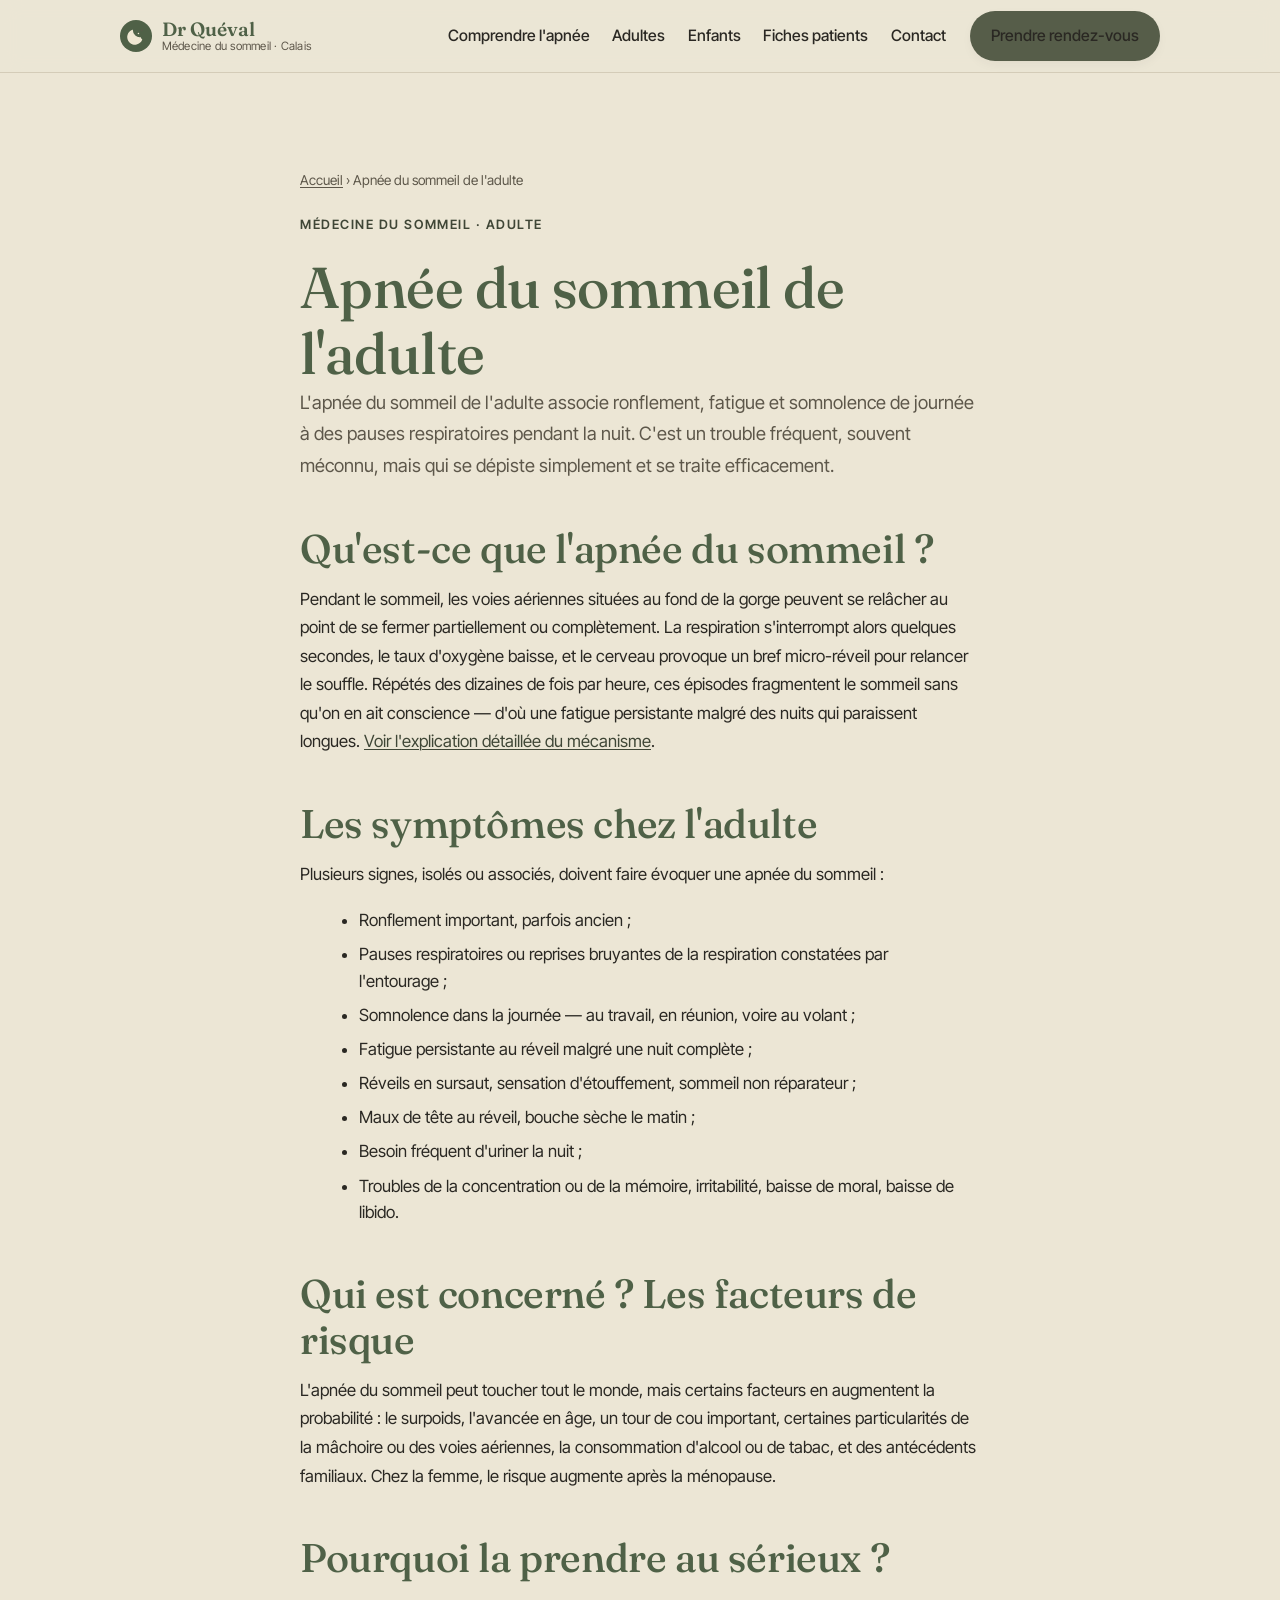
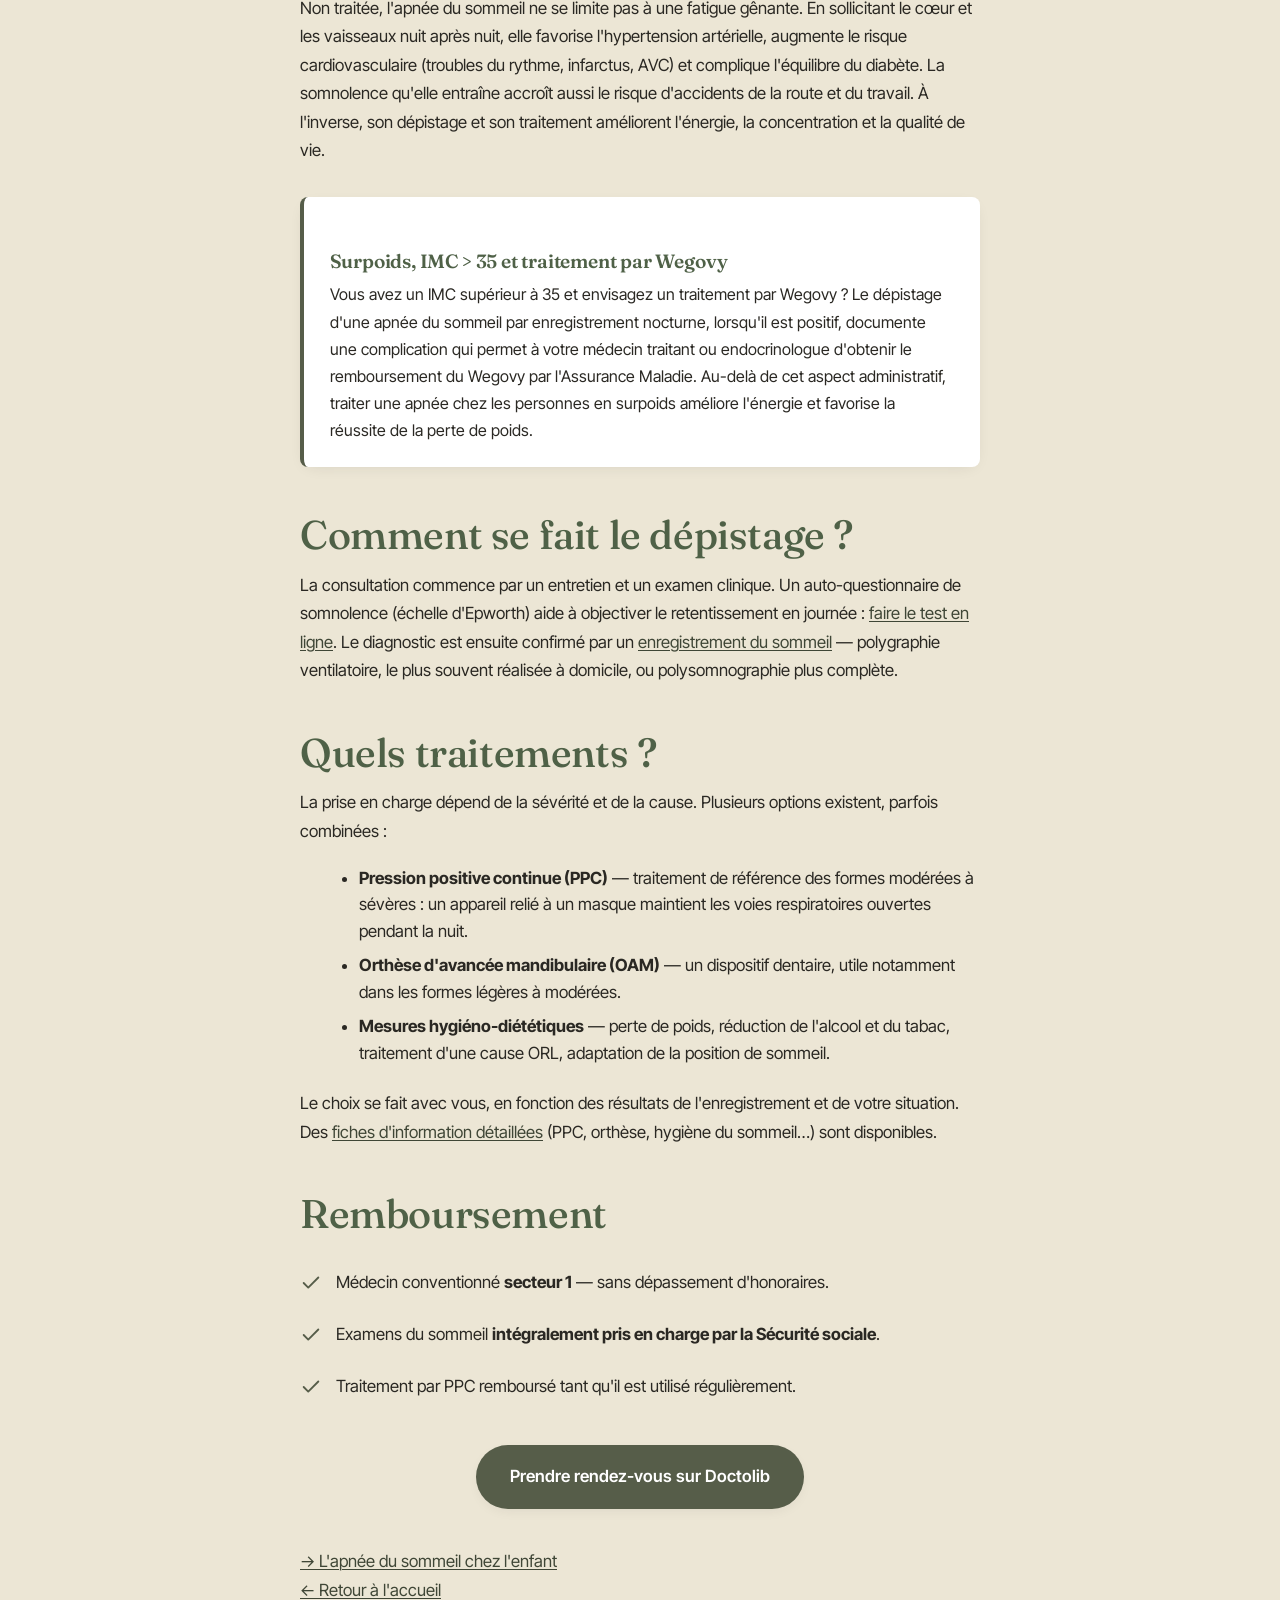
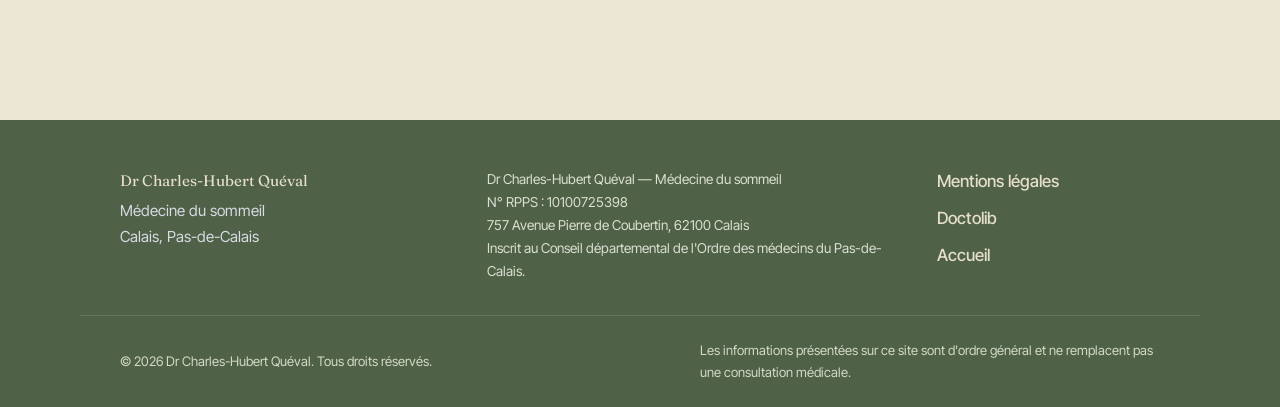
==== apnee-du-sommeil-adulte.html @ a1253efa "Pages dediees apnee adulte/enfant : contenu SEO informatif + maillage interne - Cree apnee-du-sommei" ====
<!DOCTYPE html>
<html lang="fr">
<head>
  <meta charset="UTF-8" />
  <meta name="viewport" content="width=device-width, initial-scale=1.0" />

  <!-- ============ SEO ============ -->
  <title>Apnée du sommeil de l'adulte à Calais : symptômes, dépistage, traitement | Dr Quéval</title>
  <meta name="description" content="Apnée du sommeil chez l'adulte : symptômes (ronflement, fatigue, somnolence), facteurs de risque, dépistage par enregistrement du sommeil et traitements (PPC, orthèse). Consultation à Calais avec le Dr Quéval." />
  <meta name="author" content="Dr Charles-Hubert Quéval" />
  <meta name="robots" content="index, follow" />
  <link rel="canonical" href="https://sommeil-calais.fr/apnee-du-sommeil-adulte.html" />
  <meta name="theme-color" content="#4f6147" />

  <!-- ============ OPEN GRAPH ============ -->
  <meta property="og:type" content="article" />
  <meta property="og:locale" content="fr_FR" />
  <meta property="og:site_name" content="Dr Quéval — Médecine du sommeil à Calais" />
  <meta property="og:title" content="Apnée du sommeil de l'adulte — symptômes, dépistage, traitement" />
  <meta property="og:description" content="Reconnaître l'apnée du sommeil chez l'adulte, comprendre ses risques et son dépistage. Consultation de médecine du sommeil à Calais." />
  <meta property="og:url" content="https://sommeil-calais.fr/apnee-du-sommeil-adulte.html" />
  <meta property="og:image" content="https://sommeil-calais.fr/images/og-image.png" />

  <!-- ============ FAVICON ============ -->
  <link rel="icon" type="image/svg+xml" href="favicon.svg" />
  <link rel="icon" type="image/x-icon" href="favicon.ico" />
  <link rel="apple-touch-icon" href="images/apple-touch-icon.png" />

  <!-- ============ POLICES ============ -->
  <link rel="preconnect" href="https://fonts.googleapis.com" />
  <link rel="preconnect" href="https://fonts.gstatic.com" crossorigin />
  <link rel="stylesheet" href="https://fonts.googleapis.com/css2?family=Fraunces:opsz,wght@9..144,400;9..144,500;9..144,600&family=Inter+Tight:wght@400;500;600&display=swap" />
  <link rel="stylesheet" href="style.css" />

  <!-- ============ DONNÉES STRUCTURÉES ============ -->
  <script type="application/ld+json">
  {
    "@context": "https://schema.org",
    "@type": "MedicalWebPage",
    "name": "Apnée du sommeil de l'adulte",
    "url": "https://sommeil-calais.fr/apnee-du-sommeil-adulte.html",
    "inLanguage": "fr",
    "description": "Symptômes, facteurs de risque, dépistage et traitements de l'apnée du sommeil chez l'adulte.",
    "about": {
      "@type": "MedicalCondition",
      "name": "Syndrome d'apnées-hypopnées obstructives du sommeil (SAOS)"
    },
    "author": {
      "@type": "Physician",
      "name": "Dr Charles-Hubert Quéval",
      "url": "https://sommeil-calais.fr/"
    },
    "publisher": {
      "@type": "Physician",
      "name": "Dr Charles-Hubert Quéval",
      "url": "https://sommeil-calais.fr/"
    }
  }
  </script>
  <script type="application/ld+json">
  {
    "@context": "https://schema.org",
    "@type": "BreadcrumbList",
    "itemListElement": [
      { "@type": "ListItem", "position": 1, "name": "Accueil", "item": "https://sommeil-calais.fr/" },
      { "@type": "ListItem", "position": 2, "name": "Apnée du sommeil de l'adulte", "item": "https://sommeil-calais.fr/apnee-du-sommeil-adulte.html" }
    ]
  }
  </script>
</head>

<body>
  <a class="skip-link" href="#contenu">Aller au contenu principal</a>

  <!-- EN-TÊTE -->
  <header class="site-header">
    <div class="container header-inner">
      <a href="index.html" class="brand" aria-label="Accueil — Dr Quéval, médecine du sommeil">
        <svg class="brand-icon" width="32" height="32" viewBox="0 0 32 32" aria-hidden="true" focusable="false">
          <path d="M22 17.5A8.5 8.5 0 0 1 12.2 9a0.6 0.6 0 0 0-0.86-0.62A9.5 9.5 0 1 0 23.6 20.6a0.6 0.6 0 0 0-0.62-0.86A8.6 8.6 0 0 1 22 17.5Z" fill="#efe7d2"/>
          <circle cx="23" cy="9" r="1.4" fill="#565d49"/>
          <circle cx="19" cy="13" r="0.9" fill="#efe7d2"/>
        </svg>
        <span class="brand-text">
          <strong>Dr Quéval</strong>
          <span class="brand-sub">Médecine du sommeil · Calais</span>
        </span>
      </a>

      <button class="nav-toggle" id="navToggle" aria-expanded="false" aria-controls="navMenu" aria-label="Ouvrir le menu de navigation">
        <span class="nav-toggle-bar"></span>
        <span class="nav-toggle-bar"></span>
        <span class="nav-toggle-bar"></span>
      </button>

      <nav class="nav" id="navMenu" aria-label="Navigation principale">
        <ul>
          <li><a href="index.html#apnee">Comprendre l'apnée</a></li>
          <li><a href="index.html#adultes">Adultes</a></li>
          <li><a href="index.html#enfants">Enfants</a></li>
          <li><a href="notices.html">Fiches patients</a></li>
          <li><a href="index.html#contact">Contact</a></li>
        </ul>
        <a class="btn btn-primary nav-cta" href="https://www.doctolib.fr/medecin-generaliste/calais/charles-hubert-queval" target="_blank" rel="noopener" aria-label="Prendre rendez-vous sur Doctolib (nouvel onglet)">Prendre rendez-vous</a>
      </nav>
    </div>
  </header>

  <main id="contenu" class="section">
    <div class="container narrow prose">
      <nav class="breadcrumb" aria-label="Fil d'Ariane">
        <a href="index.html">Accueil</a> › Apnée du sommeil de l'adulte
      </nav>

      <p class="eyebrow">Médecine du sommeil · Adulte</p>
      <h1 style="color: var(--bleu-nuit);">Apnée du sommeil de l'adulte</h1>
      <p class="lead">
        L'apnée du sommeil de l'adulte associe ronflement, fatigue et somnolence de
        journée à des pauses respiratoires pendant la nuit. C'est un trouble fréquent,
        souvent méconnu, mais qui se dépiste simplement et se traite efficacement.
      </p>

      <h2>Qu'est-ce que l'apnée du sommeil ?</h2>
      <p>
        Pendant le sommeil, les voies aériennes situées au fond de la gorge peuvent se
        relâcher au point de se fermer partiellement ou complètement. La respiration
        s'interrompt alors quelques secondes, le taux d'oxygène baisse, et le cerveau
        provoque un bref micro-réveil pour relancer le souffle. Répétés des dizaines de
        fois par heure, ces épisodes fragmentent le sommeil sans qu'on en ait conscience
        — d'où une fatigue persistante malgré des nuits qui paraissent longues.
        <a href="index.html#apnee">Voir l'explication détaillée du mécanisme</a>.
      </p>

      <h2>Les symptômes chez l'adulte</h2>
      <p>Plusieurs signes, isolés ou associés, doivent faire évoquer une apnée du sommeil :</p>
      <ul>
        <li>Ronflement important, parfois ancien&nbsp;;</li>
        <li>Pauses respiratoires ou reprises bruyantes de la respiration constatées par l'entourage&nbsp;;</li>
        <li>Somnolence dans la journée — au travail, en réunion, voire au volant&nbsp;;</li>
        <li>Fatigue persistante au réveil malgré une nuit complète&nbsp;;</li>
        <li>Réveils en sursaut, sensation d'étouffement, sommeil non réparateur&nbsp;;</li>
        <li>Maux de tête au réveil, bouche sèche le matin&nbsp;;</li>
        <li>Besoin fréquent d'uriner la nuit&nbsp;;</li>
        <li>Troubles de la concentration ou de la mémoire, irritabilité, baisse de moral, baisse de libido.</li>
      </ul>

      <h2>Qui est concerné ? Les facteurs de risque</h2>
      <p>
        L'apnée du sommeil peut toucher tout le monde, mais certains facteurs en
        augmentent la probabilité&nbsp;: le surpoids, l'avancée en âge, un tour de cou
        important, certaines particularités de la mâchoire ou des voies aériennes, la
        consommation d'alcool ou de tabac, et des antécédents familiaux. Chez la femme,
        le risque augmente après la ménopause.
      </p>

      <h2>Pourquoi la prendre au sérieux ?</h2>
      <p>
        Non traitée, l'apnée du sommeil ne se limite pas à une fatigue gênante. En
        sollicitant le cœur et les vaisseaux nuit après nuit, elle favorise
        l'hypertension artérielle, augmente le risque cardiovasculaire (troubles du
        rythme, infarctus, AVC) et complique l'équilibre du diabète. La somnolence
        qu'elle entraîne accroît aussi le risque d'accidents de la route et du travail.
        À l'inverse, son dépistage et son traitement améliorent l'énergie, la
        concentration et la qualité de vie.
      </p>

      <div class="callout">
        <h3>Surpoids, IMC&nbsp;&gt;&nbsp;35 et traitement par Wegovy</h3>
        <p>
          Vous avez un IMC supérieur à 35 et envisagez un traitement par Wegovy&nbsp;? Le
          dépistage d'une apnée du sommeil par enregistrement nocturne, lorsqu'il est
          positif, documente une complication qui permet à votre médecin traitant ou
          endocrinologue d'obtenir le remboursement du Wegovy par l'Assurance Maladie.
          Au-delà de cet aspect administratif, traiter une apnée chez les personnes en
          surpoids améliore l'énergie et favorise la réussite de la perte de poids.
        </p>
      </div>

      <h2>Comment se fait le dépistage ?</h2>
      <p>
        La consultation commence par un entretien et un examen clinique. Un
        auto-questionnaire de somnolence (échelle d'Epworth) aide à objectiver le
        retentissement en journée&nbsp;:
        <a href="index.html#adultes">faire le test en ligne</a>. Le diagnostic est ensuite
        confirmé par un <a href="index.html#examens">enregistrement du sommeil</a> —
        polygraphie ventilatoire, le plus souvent réalisée à domicile, ou polysomnographie
        plus complète.
      </p>

      <h2>Quels traitements ?</h2>
      <p>
        La prise en charge dépend de la sévérité et de la cause. Plusieurs options
        existent, parfois combinées&nbsp;:
      </p>
      <ul>
        <li><strong>Pression positive continue (PPC)</strong> — traitement de référence des formes modérées à sévères&nbsp;: un appareil relié à un masque maintient les voies respiratoires ouvertes pendant la nuit.</li>
        <li><strong>Orthèse d'avancée mandibulaire (OAM)</strong> — un dispositif dentaire, utile notamment dans les formes légères à modérées.</li>
        <li><strong>Mesures hygiéno-diététiques</strong> — perte de poids, réduction de l'alcool et du tabac, traitement d'une cause ORL, adaptation de la position de sommeil.</li>
      </ul>
      <p>
        Le choix se fait avec vous, en fonction des résultats de l'enregistrement et de
        votre situation. Des <a href="notices.html">fiches d'information détaillées</a>
        (PPC, orthèse, hygiène du sommeil…) sont disponibles.
      </p>

      <h2>Remboursement</h2>
      <ul class="info-list">
        <li>
          <svg width="22" height="22" viewBox="0 0 24 24" fill="none" stroke="#565d49" stroke-width="2" stroke-linecap="round" stroke-linejoin="round" aria-hidden="true"><path d="M20 6 9 17l-5-5"/></svg>
          <span>Médecin conventionné <strong>secteur 1</strong> — sans dépassement d'honoraires.</span>
        </li>
        <li>
          <svg width="22" height="22" viewBox="0 0 24 24" fill="none" stroke="#565d49" stroke-width="2" stroke-linecap="round" stroke-linejoin="round" aria-hidden="true"><path d="M20 6 9 17l-5-5"/></svg>
          <span>Examens du sommeil <strong>intégralement pris en charge par la Sécurité sociale</strong>.</span>
        </li>
        <li>
          <svg width="22" height="22" viewBox="0 0 24 24" fill="none" stroke="#565d49" stroke-width="2" stroke-linecap="round" stroke-linejoin="round" aria-hidden="true"><path d="M20 6 9 17l-5-5"/></svg>
          <span>Traitement par PPC remboursé tant qu'il est utilisé régulièrement.</span>
        </li>
      </ul>

      <div class="page-cta">
        <a class="btn btn-primary btn-lg" href="https://www.doctolib.fr/medecin-generaliste/calais/charles-hubert-queval" target="_blank" rel="noopener" aria-label="Prendre rendez-vous sur Doctolib (nouvel onglet)">
          Prendre rendez-vous sur Doctolib
        </a>
      </div>

      <p>
        <a href="apnee-du-sommeil-enfant.html">→ L'apnée du sommeil chez l'enfant</a><br />
        <a href="index.html">← Retour à l'accueil</a>
      </p>
    </div>
  </main>

  <!-- PIED DE PAGE -->
  <footer class="site-footer">
    <div class="container footer-inner">
      <div class="footer-col">
        <p class="footer-name">Dr Charles-Hubert Quéval</p>
        <p>Médecine du sommeil<br />Calais, Pas-de-Calais</p>
      </div>
      <div class="footer-col footer-legal">
        <p>
          Dr Charles-Hubert Quéval — Médecine du sommeil<br />
          N° RPPS&nbsp;: 10100725398<br />
          757 Avenue Pierre de Coubertin, 62100 Calais<br />
          Inscrit au Conseil départemental de l'Ordre des médecins du Pas-de-Calais.
        </p>
      </div>
      <div class="footer-col footer-links">
        <a href="mentions-legales.html">Mentions légales</a>
        <a href="https://www.doctolib.fr/medecin-generaliste/calais/charles-hubert-queval" target="_blank" rel="noopener">Doctolib</a>
        <a href="index.html">Accueil</a>
      </div>
    </div>
    <div class="container footer-bottom">
      <p>© 2026 Dr Charles-Hubert Quéval. Tous droits réservés.</p>
      <p class="footer-disclaimer">Les informations présentées sur ce site sont d'ordre général et ne remplacent pas une consultation médicale.</p>
    </div>
  </footer>

  <script src="script.js" defer></script>
</body>
</html>
---- style.css ----
/* =====================================================================
   Dr Quéval — Médecine du sommeil à Calais
   Feuille de styles — approche mobile-first, accessible (WCAG AA)
   Palette : crème #ece6d5 · sauge vert #4f6147 (bandeaux) · sauge clair #bcc1b2
             · accent CTA sauge #565d49 · eyebrows/liens #3f4636 (monochrome)
   ===================================================================== */

/* ---------- 1. Variables de design ---------- */
:root {
  /* Palette reprise du site Hypnote (hypnote.fr) : crème + olive + bronze + brique.
     On conserve les anciens noms de variables (--bleu-nuit, --sable…) pour ne pas
     casser le reste de la feuille de styles ; seules les valeurs changent. */
  --bleu-nuit: #4f6147;        /* sauge vert moyen — bandeau, titres, en-tête, pied */
  --bleu-nuit-clair: #bcc1b2;  /* sauge clair (#BCC1B2) — teinte signature douce */
  --sable: #e6dfca;            /* sable Hypnote */
  --sable-clair: #efe7d2;      /* crème claire (sections alternées) */
  --blanc-casse: #f4eede;      /* crème la plus claire (cartes, surfaces hautes) */
  --bg-page: #ece6d5;          /* fond de page chaud */
  --terracotta: #565d49;       /* sauge profond (CTA) — assez foncé pour rester lisible AA */
  --terracotta-fonce: #3f4636; /* sauge très profond (survol, liens, eyebrows) */
  --bronze: #9d7f54;           /* doré Hypnote (accents secondaires) */
  --texte: #2a2823;            /* encre */
  --texte-doux: #5d574a;       /* encre douce */
  --bordure: #d4ccb8;          /* bordures chaudes */

  --police-titre: "Fraunces", Georgia, serif;
  --police-corps: "Inter Tight", system-ui, -apple-system, sans-serif;

  --rayon: 14px;
  --rayon-sm: 8px;
  --ombre: 0 10px 30px -12px rgba(42, 40, 35, 0.22);
  --ombre-douce: 0 4px 16px -8px rgba(42, 40, 35, 0.16);

  --max-largeur: 1120px;
  --max-narrow: 760px;
  --espace-section: clamp(3.5rem, 8vw, 6rem);

  --transition: 0.25s ease;
}

/* ---------- 2. Reset léger ---------- */
*,
*::before,
*::after {
  box-sizing: border-box;
  margin: 0;
}

html {
  scroll-behavior: smooth;
  /* Décalage pour que les ancres ne passent pas sous l'en-tête fixe */
  scroll-padding-top: 84px;
  -webkit-text-size-adjust: 100%;
}

body {
  font-family: var(--police-corps);
  color: var(--texte);
  background-color: var(--bg-page);
  line-height: 1.65;
  font-size: 1.05rem;
  -webkit-font-smoothing: antialiased;
  text-rendering: optimizeLegibility;
}

img,
svg,
iframe {
  display: block;
  max-width: 100%;
}

a {
  color: var(--terracotta-fonce);
  text-decoration-thickness: 1px;
  text-underline-offset: 2px;
}

/* ---------- 3. Accessibilité : skip-link et focus ---------- */
.skip-link {
  position: absolute;
  left: 1rem;
  top: -100px;
  z-index: 1000;
  background: var(--bleu-nuit);
  color: #fff;
  padding: 0.7rem 1.1rem;
  border-radius: var(--rayon-sm);
  transition: top var(--transition);
}
.skip-link:focus {
  top: 1rem;
}

/* Focus clavier visible et net partout */
a:focus-visible,
button:focus-visible,
summary:focus-visible,
iframe:focus-visible {
  outline: 3px solid var(--terracotta);
  outline-offset: 3px;
  border-radius: var(--rayon-sm);
}

/* ---------- 4. Structure : conteneurs ---------- */
.container {
  width: 100%;
  max-width: var(--max-largeur);
  margin-inline: auto;
  padding-inline: clamp(1.2rem, 5vw, 2.5rem);
}
.container.narrow {
  max-width: var(--max-narrow);
}

.section {
  padding-block: var(--espace-section);
}
.section-alt {
  background: var(--sable-clair);
}
.section-about {
  background: var(--bleu-nuit);
  color: var(--blanc-casse);
}

/* ---------- 5. Typographie ---------- */
h1,
h2,
h3 {
  font-family: var(--police-titre);
  font-weight: 500;
  line-height: 1.15;
  letter-spacing: -0.01em;
}
h1 {
  font-size: clamp(2.2rem, 6vw, 3.6rem);
}
h2 {
  font-size: clamp(1.7rem, 4vw, 2.5rem);
  color: var(--bleu-nuit);
}
.section-about h2 {
  color: var(--sable);
}
h3 {
  font-size: 1.2rem;
  font-weight: 600;
  color: var(--bleu-nuit);
}

/* Section pédagogique « Comprendre l'apnée » — rythme de lecture aéré */
#apnee .lead {
  margin-bottom: 1.6rem;
}
#apnee p {
  margin-bottom: 1.2rem;
  line-height: 1.7;
}
#apnee h3 {
  margin-top: 2.4rem;
  margin-bottom: 0.7rem;
}

/* Pages éditoriales (pages thématiques, articles) — rythme de lecture aéré */
.prose .lead {
  margin-bottom: 1.6rem;
}
.prose p {
  margin-bottom: 1.2rem;
  line-height: 1.7;
}
.prose h2 {
  margin-top: 2.8rem;
  margin-bottom: 0.8rem;
}
.prose h3 {
  margin-top: 1.9rem;
  margin-bottom: 0.5rem;
}
.prose ul,
.prose ol {
  margin: 0 0 1.4rem 1.2rem;
}
.prose li {
  margin-bottom: 0.45rem;
  line-height: 1.6;
}
.prose .callout,
.prose .info-list {
  margin: 2rem 0;
}
.prose .page-cta {
  margin: 2.4rem 0;
  text-align: center;
}
.breadcrumb {
  font-size: 0.85rem;
  margin-bottom: 1.4rem;
  color: var(--texte-doux, #6b6b6b);
}
.breadcrumb a {
  color: inherit;
}

.eyebrow {
  font-size: 0.8rem;
  font-weight: 600;
  letter-spacing: 0.12em;
  text-transform: uppercase;
  color: var(--terracotta-fonce);
  margin-bottom: 0.6rem;
}
.section-about .eyebrow {
  color: var(--sable);
}

.lead {
  font-size: 1.15rem;
  color: var(--texte-doux);
}
.section-about .lead,
.section-about p {
  color: #e8e6df;
}

.section-head {
  margin-bottom: 2.5rem;
  max-width: 640px;
}

/* ---------- 6. Boutons / CTA ---------- */
.btn {
  display: inline-flex;
  align-items: center;
  justify-content: center;
  gap: 0.5rem;
  font-family: var(--police-corps);
  font-weight: 600;
  font-size: 1rem;
  padding: 0.8rem 1.5rem;
  border-radius: 999px;
  border: 2px solid transparent;
  cursor: pointer;
  text-decoration: none;
  transition: transform var(--transition), background-color var(--transition),
    box-shadow var(--transition), color var(--transition);
}
.btn-lg {
  padding: 1rem 2rem;
  font-size: 1.05rem;
}
.btn-primary {
  background: var(--terracotta);
  color: #fff;
  box-shadow: var(--ombre-douce);
}
.btn-primary:hover {
  background: var(--terracotta-fonce);
  transform: translateY(-2px);
}
.btn-ghost {
  background: transparent;
  border-color: currentColor;
  color: var(--bleu-nuit);
}
.btn-ghost:hover {
  background: rgba(63, 70, 54, 0.1);
  transform: translateY(-2px);
}

/* ---------- 7. En-tête / navigation ---------- */
.site-header {
  position: sticky;
  top: 0;
  z-index: 100;
  background: rgba(236, 230, 213, 0.9);
  backdrop-filter: blur(10px);
  border-bottom: 1px solid var(--bordure);
}
.header-inner {
  display: flex;
  align-items: center;
  justify-content: space-between;
  gap: 1rem;
  min-height: 72px;
}
.brand {
  display: inline-flex;
  align-items: center;
  gap: 0.6rem;
  text-decoration: none;
  color: var(--bleu-nuit);
}
.brand-icon {
  flex-shrink: 0;
  background: var(--bleu-nuit);
  border-radius: 50%;
  padding: 3px;
}
.brand-text {
  display: flex;
  flex-direction: column;
  line-height: 1.1;
}
.brand-text strong {
  font-family: var(--police-titre);
  font-size: 1.2rem;
  font-weight: 600;
}
.brand-sub {
  font-size: 0.72rem;
  color: var(--texte-doux);
  letter-spacing: 0.02em;
}

.nav {
  display: flex;
  align-items: center;
  gap: 1.5rem;
}
.nav ul {
  display: flex;
  gap: 1.4rem;
  list-style: none;
  padding: 0;
}
.nav a {
  color: var(--texte);
  text-decoration: none;
  font-weight: 500;
  font-size: 0.98rem;
  transition: color var(--transition);
}
.nav ul a:hover {
  color: var(--terracotta);
}
.nav-cta {
  padding: 0.6rem 1.2rem;
}

/* Bouton hamburger (mobile) */
.nav-toggle {
  display: none;
  flex-direction: column;
  gap: 5px;
  width: 44px;
  height: 44px;
  align-items: center;
  justify-content: center;
  background: transparent;
  border: 1px solid var(--bordure);
  border-radius: var(--rayon-sm);
}
.nav-toggle-bar {
  width: 22px;
  height: 2px;
  background: var(--bleu-nuit);
  transition: transform var(--transition), opacity var(--transition);
}

/* ---------- 8. Hero ---------- */
.hero {
  background: linear-gradient(180deg, var(--bg-page) 0%, var(--sable-clair) 100%);
  overflow: hidden;
}
.hero-inner {
  display: grid;
  gap: 2.5rem;
  padding-block: clamp(2.5rem, 7vw, 5rem);
  align-items: center;
}
.hero-eyebrow {
  font-size: 0.85rem;
  font-weight: 600;
  letter-spacing: 0.08em;
  text-transform: uppercase;
  color: var(--terracotta);
  margin-bottom: 1rem;
}
.hero h1 {
  color: var(--bleu-nuit);
  margin-bottom: 1.2rem;
}
.hero-name {
  display: block;
  /* Maintient le nom sur une seule ligne, en s'adaptant à la largeur de l'écran */
  white-space: nowrap;
  font-size: clamp(1.5rem, 6.2vw, 3.6rem);
}
.hero-h1-sub {
  display: block;
  font-size: 0.46em;
  font-weight: 400;
  color: var(--texte-doux);
  margin-top: 0.4rem;
  letter-spacing: 0;
}
.hero-lead {
  font-size: 1.2rem;
  color: var(--texte-doux);
  max-width: 540px;
  margin-bottom: 2rem;
}
.hero-actions {
  display: flex;
  flex-wrap: wrap;
  gap: 1rem;
  margin-bottom: 1.8rem;
}
.hero-place {
  display: inline-flex;
  align-items: center;
  gap: 0.5rem;
  color: var(--texte-doux);
  font-size: 0.95rem;
}
.hero-place svg {
  color: var(--terracotta);
}
.hero-illustration {
  justify-self: center;
}
.hero-illustration img {
  width: min(100%, 440px);
  height: auto;
}

/* ---------- 9. Bloc À propos (narrow, fond bleu nuit) ---------- */
.section-about .lead {
  margin-top: 0.5rem;
}

/* ---------- 10. Sections "split" (adulte / enfant) ---------- */
.split {
  display: grid;
  gap: 2rem;
  align-items: start;
}
.split-icon {
  width: 110px;
  height: 110px;
  display: flex;
  align-items: center;
  justify-content: center;
  background: var(--sable);
  border-radius: 50%;
  flex-shrink: 0;
}
.section-alt .split-icon {
  background: #fff;
}
.split-body h2 {
  margin-bottom: 1rem;
}
.split-body p {
  color: var(--texte-doux);
  margin-bottom: 1rem;
}

/* Encadré "Wegovy" */
.callout {
  background: #fff;
  border-left: 4px solid var(--terracotta);
  border-radius: var(--rayon-sm);
  padding: 1.4rem 1.6rem;
  margin: 1.5rem 0;
  box-shadow: var(--ombre-douce);
}
.section-alt .callout {
  background: var(--blanc-casse);
}
.callout h3 {
  margin-bottom: 0.6rem;
}
.callout p {
  margin-bottom: 0;
  font-size: 1rem;
}

/* ---------- 11. Tags / badges de motifs ---------- */
.tags-label {
  font-weight: 600;
  color: var(--bleu-nuit);
  margin-top: 0.5rem;
  margin-bottom: 0.8rem;
}
.tags {
  display: flex;
  flex-wrap: wrap;
  gap: 0.6rem;
  list-style: none;
  padding: 0;
}
.tags li {
  background: var(--bleu-nuit);
  color: var(--sable);
  font-size: 0.9rem;
  font-weight: 500;
  padding: 0.45rem 0.95rem;
  border-radius: 999px;
}

/* ---------- 12. Étapes (déroulement) ---------- */
.steps {
  list-style: none;
  padding: 0;
  display: grid;
  gap: 1.2rem;
  counter-reset: step;
}
.step {
  display: flex;
  gap: 1.2rem;
  align-items: flex-start;
  background: var(--blanc-casse);
  border: 1px solid var(--bordure);
  border-radius: var(--rayon);
  padding: 1.4rem 1.6rem;
  box-shadow: var(--ombre-douce);
}
.step-num {
  flex-shrink: 0;
  width: 44px;
  height: 44px;
  display: flex;
  align-items: center;
  justify-content: center;
  background: var(--terracotta);
  color: #fff;
  font-family: var(--police-titre);
  font-size: 1.3rem;
  font-weight: 600;
  border-radius: 50%;
}
.step h3 {
  margin-bottom: 0.3rem;
}
.step p {
  color: var(--texte-doux);
  margin: 0;
}

/* ---------- 13. Cartes (examens) ---------- */
.cards {
  display: grid;
  gap: 1.5rem;
}
.card {
  background: var(--blanc-casse);
  border: 1px solid var(--bordure);
  border-radius: var(--rayon);
  padding: 2rem;
  box-shadow: var(--ombre-douce);
  transition: transform var(--transition), box-shadow var(--transition);
}
.section-alt .card {
  background: #fff;
}
.card:hover {
  transform: translateY(-4px);
  box-shadow: var(--ombre);
}
.card-icon {
  margin-bottom: 1rem;
}
/* Carte cliquable (lien vers une fiche PDF) */
.card-link {
  display: block;
  text-decoration: none;
  color: inherit;
}
.card-cta {
  display: inline-flex;
  align-items: center;
  gap: 0.4rem;
  margin-top: 1rem;
  font-weight: 600;
  color: var(--terracotta-fonce);
}
.card-link:hover .card-cta svg {
  transform: translateX(3px);
}
.card-cta svg {
  transition: transform var(--transition);
}
.card h3 {
  margin-bottom: 0.6rem;
}
.card p {
  color: var(--texte-doux);
  margin: 0;
}

/* Note de remboursement sous les cartes d'examens */
.examens-note {
  display: flex;
  align-items: flex-start;
  gap: 0.7rem;
  margin-top: 1.8rem;
  padding: 1rem 1.3rem;
  background: var(--blanc-casse);
  border: 1px solid var(--bordure);
  border-left: 4px solid var(--terracotta);
  border-radius: var(--rayon-sm);
  color: var(--texte-doux);
}
.examens-note svg {
  flex-shrink: 0;
  margin-top: 3px;
}

/* ---------- 14. FAQ (accordéon natif <details>) ---------- */
.faq {
  display: grid;
  gap: 0.8rem;
}
.faq-item {
  background: #fff;
  border: 1px solid var(--bordure);
  border-radius: var(--rayon);
  overflow: hidden;
}
.faq-item summary {
  cursor: pointer;
  list-style: none;
  padding: 1.2rem 1.5rem;
  font-weight: 600;
  color: var(--bleu-nuit);
  display: flex;
  justify-content: space-between;
  align-items: center;
  gap: 1rem;
  font-size: 1.05rem;
}
.faq-item summary::-webkit-details-marker {
  display: none;
}
/* Chevron dessiné en CSS, pivote à l'ouverture */
.faq-item summary::after {
  content: "";
  flex-shrink: 0;
  width: 12px;
  height: 12px;
  border-right: 2px solid var(--terracotta);
  border-bottom: 2px solid var(--terracotta);
  transform: rotate(45deg);
  transition: transform var(--transition);
}
.faq-item[open] summary::after {
  transform: rotate(-135deg);
}
.faq-answer {
  padding: 0 1.5rem 1.3rem;
}
.faq-answer p {
  color: var(--texte-doux);
  margin: 0;
}

/* ---------- 15. Listes d'infos (tarifs / contact) ---------- */
.info-list {
  list-style: none;
  padding: 0;
  display: grid;
  gap: 1.1rem;
}
.info-list li {
  display: flex;
  gap: 0.9rem;
  align-items: flex-start;
}
.info-list svg {
  flex-shrink: 0;
  margin-top: 3px;
}
.info-list a {
  color: var(--terracotta-fonce);
}

/* ---------- 16. Contact (grille infos + carte) ---------- */
.contact-grid {
  display: grid;
  gap: 2.5rem;
  align-items: start;
}
.contact-info .btn {
  margin-top: 1.8rem;
}
.contact-map iframe {
  border-radius: var(--rayon);
  box-shadow: var(--ombre);
  width: 100%;
}

/* ---------- 17. Pied de page ---------- */
.site-footer {
  background: var(--bleu-nuit);
  color: #d7dbe4;
  padding-top: 3rem;
}
.footer-inner {
  display: grid;
  gap: 2rem;
  padding-bottom: 2rem;
}
.footer-col p {
  font-size: 0.95rem;
  line-height: 1.7;
}
.footer-name {
  font-family: var(--police-titre);
  font-size: 1.2rem;
  color: var(--sable);
  margin-bottom: 0.3rem;
}
.footer-legal p {
  color: #dbe0d2;
  font-size: 0.85rem;
}
.footer-links {
  display: flex;
  flex-direction: column;
  gap: 0.6rem;
}
.footer-links a {
  color: var(--sable);
  text-decoration: none;
  font-weight: 500;
}
.footer-links a:hover {
  text-decoration: underline;
}
.footer-bottom {
  border-top: 1px solid rgba(255, 255, 255, 0.12);
  padding-block: 1.5rem;
  display: flex;
  flex-wrap: wrap;
  gap: 0.5rem 2rem;
  justify-content: space-between;
  align-items: center;
}
.footer-bottom p {
  font-size: 0.82rem;
  color: #d3d9c8;
}
.footer-disclaimer {
  max-width: 460px;
}

/* ---------- 17 bis. Bouton flottant "Je souhaite une consultation" ---------- */
.floating-cta {
  position: fixed;
  right: 1.2rem;
  bottom: 1.2rem;
  z-index: 200;
  display: inline-flex;
  align-items: center;
  gap: 0.55rem;
  background: var(--terracotta);
  color: #fff;
  font-family: var(--police-corps);
  font-weight: 600;
  font-size: 0.98rem;
  text-decoration: none;
  padding: 0.85rem 1.3rem;
  border-radius: 999px;
  box-shadow: 0 12px 28px -8px rgba(86, 93, 73, 0.5);
  transition: transform var(--transition), background-color var(--transition);
}
.floating-cta:hover {
  background: var(--terracotta-fonce);
  transform: translateY(-2px);
}
.floating-cta svg {
  flex-shrink: 0;
}
/* Sur très petit écran, on n'affiche que l'icône pour ne pas masquer le contenu */
@media (max-width: 520px) {
  .floating-cta span {
    display: none;
  }
  .floating-cta {
    padding: 0.9rem;
  }
}

/* ---------- 17 ter. Auto-questionnaires ---------- */
/* Bloc questionnaire intégré dans une section (adulte / enfant) */
.quiz-inline {
  margin-top: 1.8rem;
  padding-top: 1.6rem;
  border-top: 1px solid var(--bordure);
}
.quiz-inline > h3 {
  font-family: var(--police-titre);
  font-weight: 600;
  font-size: 1.25rem;
  margin-bottom: 0.5rem;
}
.quiz-inline > p {
  color: var(--texte-doux);
  font-size: 0.98rem;
  margin-bottom: 1.1rem;
}
.quiz-list {
  display: grid;
  gap: 0.8rem;
}
.quiz-block {
  background: #fff;
  border: 1px solid var(--bordure);
  border-radius: var(--rayon);
  overflow: hidden;
}
.quiz-block > summary {
  cursor: pointer;
  list-style: none;
  padding: 1.2rem 1.5rem;
  display: flex;
  flex-wrap: wrap;
  align-items: baseline;
  justify-content: space-between;
  gap: 0.3rem 1rem;
}
.quiz-block > summary::-webkit-details-marker {
  display: none;
}
.quiz-title {
  font-weight: 600;
  color: var(--bleu-nuit);
  font-size: 1.05rem;
}
.quiz-meta {
  font-size: 0.85rem;
  color: var(--texte-doux);
}
.quiz-form {
  padding: 0 1.5rem 1.5rem;
  border-top: 1px solid var(--bordure);
}
.quiz-intro {
  color: var(--texte-doux);
  font-size: 0.98rem;
  margin: 1.2rem 0 0.5rem;
}
.quiz-q {
  border: none;
  padding: 1.1rem 0;
  border-bottom: 1px dashed var(--bordure);
}
.quiz-q legend {
  font-weight: 500;
  color: var(--texte);
  display: flex;
  gap: 0.6rem;
  align-items: baseline;
  padding: 0;
  margin-bottom: 0.7rem;
}
.quiz-q-num {
  flex-shrink: 0;
  width: 26px;
  height: 26px;
  display: inline-flex;
  align-items: center;
  justify-content: center;
  background: var(--sable);
  color: var(--bleu-nuit);
  border-radius: 50%;
  font-size: 0.85rem;
  font-weight: 600;
}
.quiz-opts {
  display: flex;
  flex-wrap: wrap;
  gap: 0.5rem;
  padding-left: 2.1rem;
}
/* Chaque option = "puce" cliquable */
.quiz-opt {
  display: inline-flex;
  align-items: center;
  gap: 0.45rem;
  padding: 0.45rem 0.9rem;
  border: 1.5px solid var(--bordure);
  border-radius: 999px;
  cursor: pointer;
  font-size: 0.92rem;
  background: var(--blanc-casse);
  transition: border-color var(--transition), background-color var(--transition);
}
.quiz-opt:hover {
  border-color: var(--bleu-nuit-clair);
}
.quiz-opt input {
  accent-color: var(--terracotta);
  margin: 0;
}
/* Surlignage de l'option sélectionnée (navigateurs modernes) */
.quiz-opt:has(input:checked) {
  border-color: var(--terracotta);
  background: rgba(86, 93, 73, 0.16);
  font-weight: 500;
}
.quiz-actions {
  margin-top: 1.4rem;
}
.quiz-result {
  margin-top: 1.4rem;
  padding: 1.3rem 1.5rem;
  border-radius: var(--rayon);
  border-left: 5px solid var(--bordure);
  background: var(--sable-clair);
}
.quiz-result .btn {
  margin-top: 0.8rem;
}
.quiz-score {
  font-size: 1.1rem;
}
.quiz-verdict-title {
  font-family: var(--police-titre);
  font-size: 1.3rem;
  color: var(--bleu-nuit);
  margin-top: 0.2rem;
}
.quiz-disclaimer {
  font-size: 0.82rem;
  color: var(--texte-doux);
  margin-top: 0.8rem;
}
/* Variantes de résultat (vert = ok, ambre = vigilance, orange = consultation conseillée) */
.quiz-result--ok {
  border-left-color: var(--terracotta);
  background: rgba(86, 93, 73, 0.14);
}
.quiz-result--warn {
  border-left-color: #9a7b2e;
  background: rgba(154, 123, 46, 0.1);
}
.quiz-result--alert {
  border-left-color: #a85e2a;
  background: rgba(168, 94, 42, 0.1);
}
.quiz-result--info {
  border-left-color: var(--bronze);
  background: var(--sable-clair);
}
.quiz-noscript {
  margin-top: 1rem;
  padding: 1rem 1.3rem;
  background: var(--sable-clair);
  border-radius: var(--rayon-sm);
  color: var(--texte-doux);
}

/* ---------- 17 quater. Page Notices patients ---------- */
.notice-search-wrap {
  margin: 1.5rem 0 0.5rem;
}
.notice-search {
  width: 100%;
  max-width: 460px;
  padding: 0.8rem 1.1rem;
  font-family: var(--police-corps);
  font-size: 1rem;
  color: var(--texte);
  background: #fff;
  border: 1.5px solid var(--bordure);
  border-radius: 999px;
}
.notice-search:focus-visible {
  outline: 3px solid var(--terracotta);
  outline-offset: 2px;
}
.notice-cat {
  margin-top: 2.8rem;
}
.notice-cat h2 {
  font-size: clamp(1.4rem, 3vw, 1.8rem);
  margin-bottom: 1.2rem;
  padding-bottom: 0.5rem;
  border-bottom: 2px solid var(--bordure);
}
.notice-grid {
  display: grid;
  gap: 0.9rem;
  grid-template-columns: 1fr;
}
.notice-card {
  display: flex;
  align-items: center;
  gap: 0.9rem;
  padding: 1rem 1.2rem;
  background: #fff;
  border: 1px solid var(--bordure);
  border-radius: var(--rayon);
  text-decoration: none;
  color: var(--texte);
  box-shadow: var(--ombre-douce);
  transition: transform var(--transition), box-shadow var(--transition),
    border-color var(--transition);
}
.notice-card:hover {
  transform: translateY(-2px);
  box-shadow: var(--ombre);
  border-color: var(--terracotta);
}
.notice-card .notice-ic {
  flex-shrink: 0;
  color: var(--terracotta);
}
.notice-card .notice-title {
  font-weight: 600;
  color: var(--bleu-nuit);
  line-height: 1.3;
}
.notice-card .notice-type {
  font-size: 0.8rem;
  color: var(--texte-doux);
  margin-top: 2px;
}
.notice-empty {
  margin-top: 2rem;
  color: var(--texte-doux);
}
@media (min-width: 640px) {
  .notice-grid {
    grid-template-columns: 1fr 1fr;
  }
}
@media (min-width: 980px) {
  .notice-grid {
    grid-template-columns: 1fr 1fr 1fr;
  }
}

/* ---------- 18. Animation d'apparition au scroll ---------- */
.reveal {
  opacity: 0;
  transform: translateY(24px);
  transition: opacity 0.6s ease, transform 0.6s ease;
}
.reveal.is-visible {
  opacity: 1;
  transform: none;
}

/* =====================================================================
   19. RESPONSIVE — points de rupture (mobile-first → tablette → desktop)
   ===================================================================== */

/* Tablette et + : navigation horizontale visible */
@media (min-width: 860px) {
  .hero-inner {
    grid-template-columns: 1.1fr 0.9fr;
  }
  .split {
    grid-template-columns: auto 1fr;
    gap: 2.5rem;
  }
  .split-reverse {
    grid-template-columns: 1fr auto;
  }
  .split-reverse .split-icon {
    order: 2;
  }
  .cards {
    grid-template-columns: 1fr 1fr;
  }
  .contact-grid {
    grid-template-columns: 1fr 1fr;
  }
  .footer-inner {
    grid-template-columns: 1.2fr 1.5fr 0.8fr;
  }
}

/* Mobile : menu repliable */
@media (max-width: 859px) {
  .nav-toggle {
    display: flex;
  }
  .nav {
    position: absolute;
    top: 72px;
    left: 0;
    right: 0;
    flex-direction: column;
    align-items: stretch;
    gap: 0;
    background: var(--blanc-casse);
    border-bottom: 1px solid var(--bordure);
    box-shadow: var(--ombre);
    padding: 1rem clamp(1.2rem, 5vw, 2.5rem) 1.5rem;
    /* Replié par défaut */
    max-height: 0;
    overflow: hidden;
    opacity: 0;
    pointer-events: none;
    transition: max-height var(--transition), opacity var(--transition);
  }
  .nav.is-open {
    max-height: 480px;
    opacity: 1;
    pointer-events: auto;
  }
  .nav ul {
    flex-direction: column;
    gap: 0;
  }
  .nav ul li {
    border-bottom: 1px solid var(--bordure);
  }
  .nav ul a {
    display: block;
    padding: 0.9rem 0;
  }
  .nav-cta {
    margin-top: 1rem;
    text-align: center;
  }
  /* Animation du hamburger en croix quand le menu est ouvert */
  .nav-toggle[aria-expanded="true"] .nav-toggle-bar:nth-child(1) {
    transform: translateY(7px) rotate(45deg);
  }
  .nav-toggle[aria-expanded="true"] .nav-toggle-bar:nth-child(2) {
    opacity: 0;
  }
  .nav-toggle[aria-expanded="true"] .nav-toggle-bar:nth-child(3) {
    transform: translateY(-7px) rotate(-45deg);
  }
}

/* ---------- 20. Préférence "réduire les animations" ---------- */
@media (prefers-reduced-motion: reduce) {
  *,
  *::before,
  *::after {
    animation-duration: 0.001ms !important;
    transition-duration: 0.001ms !important;
    scroll-behavior: auto !important;
  }
  .reveal {
    opacity: 1;
    transform: none;
  }
}
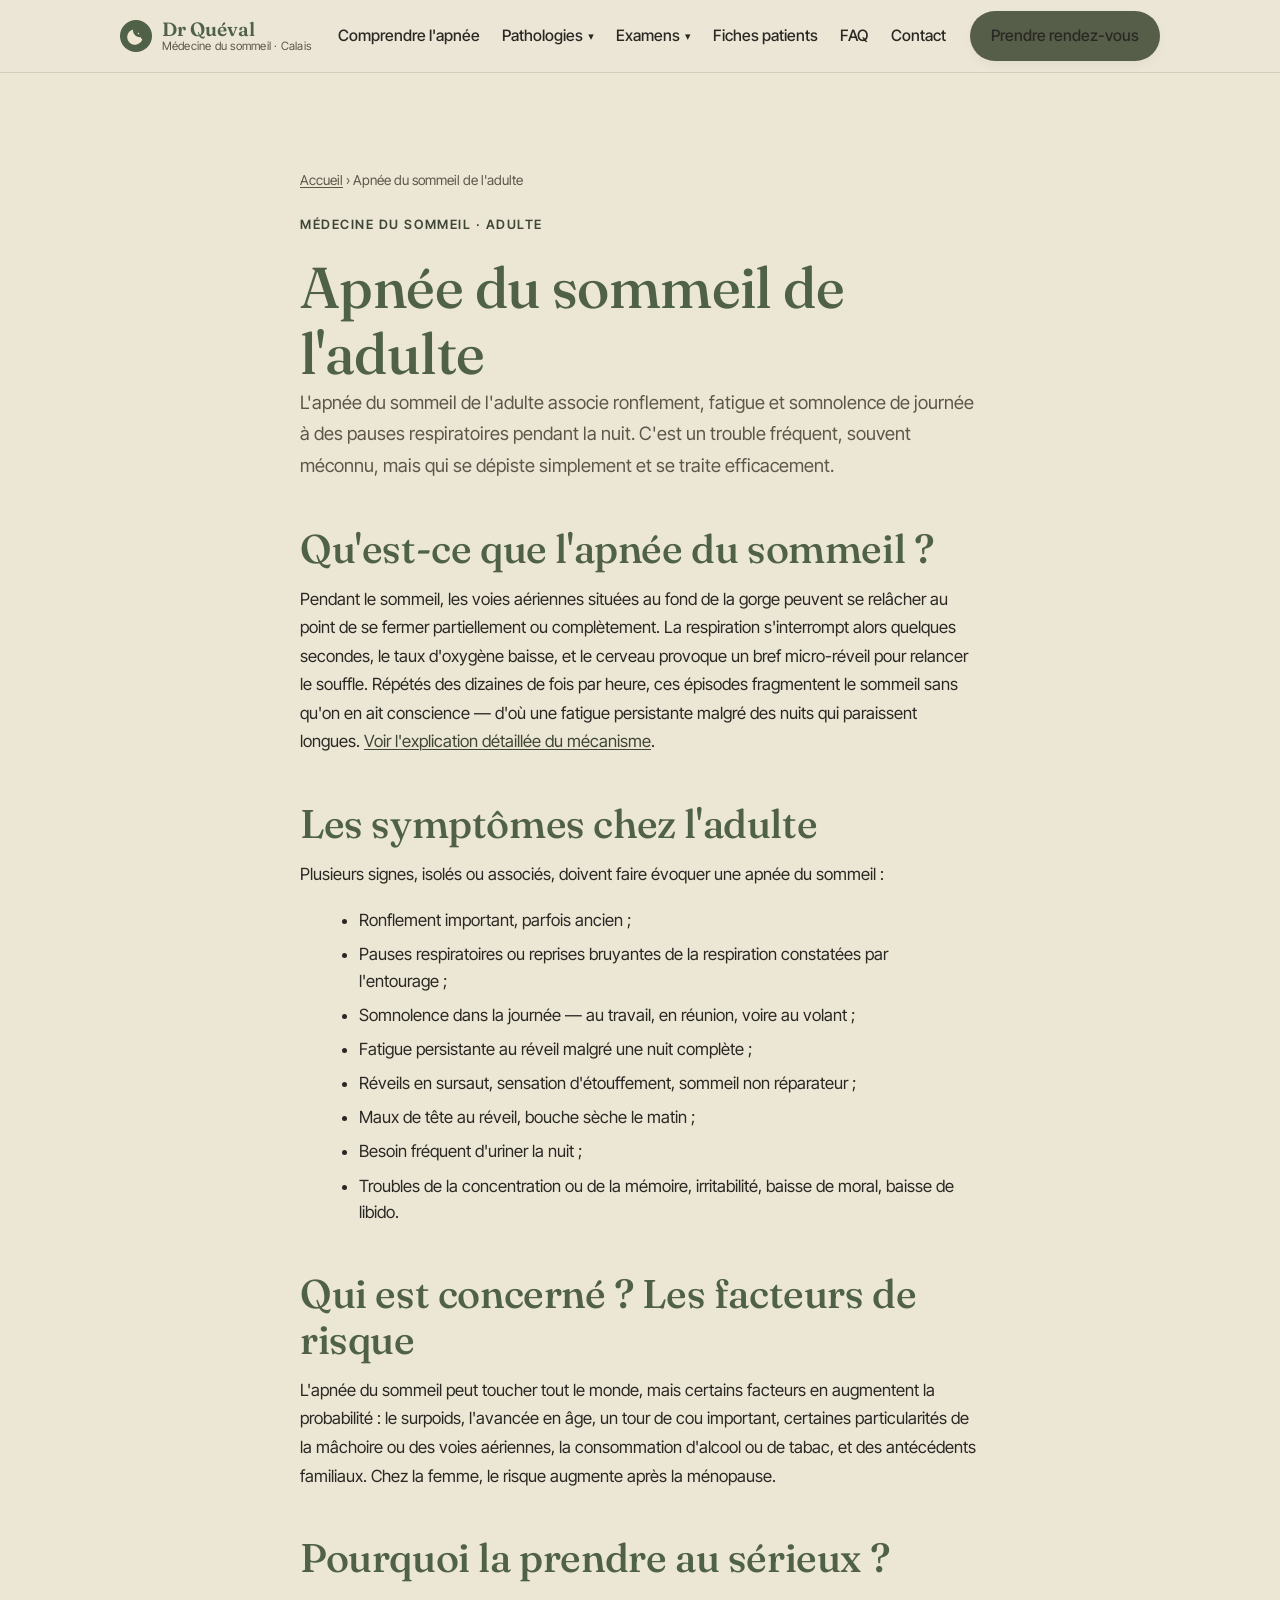
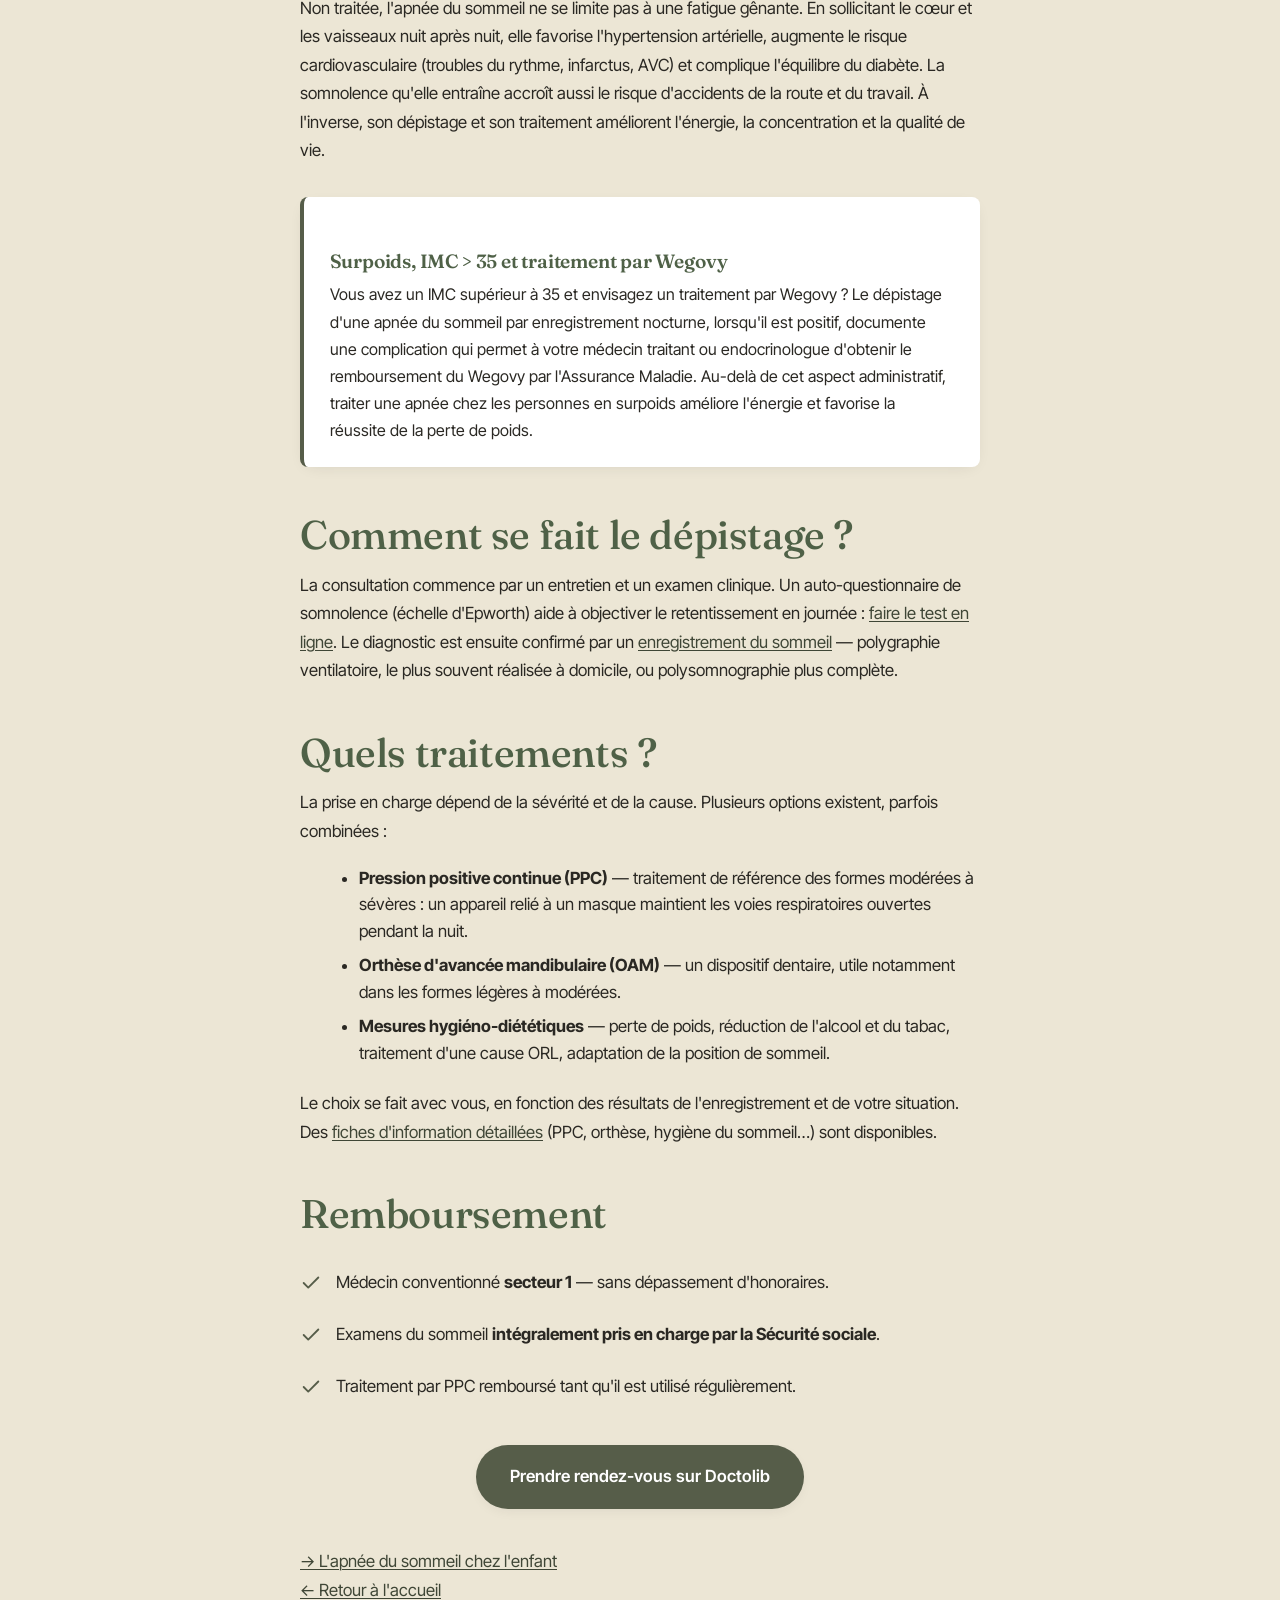
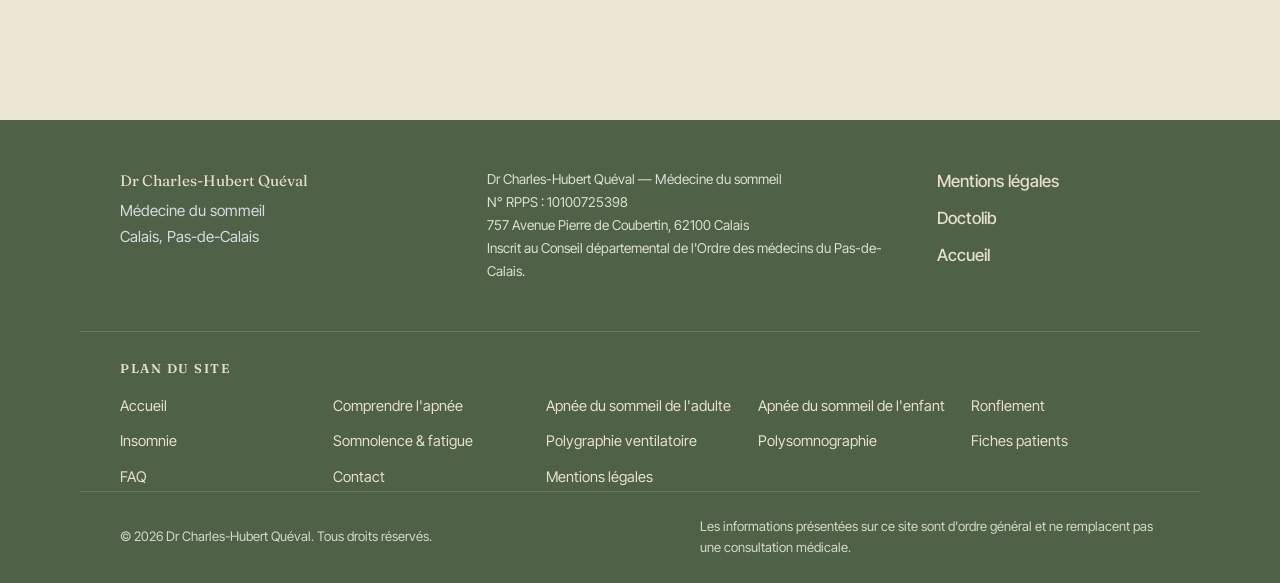
==== commit 731291ec: "Navigation: menus deroulants Pathologies/Examens + plan du site en pied de page - Ajoute des sous-me" ====
--- a/apnee-du-sommeil-adulte.html
+++ b/apnee-du-sommeil-adulte.html
@@ -96,9 +96,29 @@
       <nav class="nav" id="navMenu" aria-label="Navigation principale">
         <ul>
           <li><a href="index.html#apnee">Comprendre l'apnée</a></li>
-          <li><a href="index.html#adultes">Adultes</a></li>
-          <li><a href="index.html#enfants">Enfants</a></li>
+          <li class="nav-item-sub">
+            <details class="nav-sub">
+              <summary>Pathologies</summary>
+              <ul class="nav-submenu">
+                <li><a href="apnee-du-sommeil-adulte.html">Apnée de l'adulte</a></li>
+                <li><a href="apnee-du-sommeil-enfant.html">Apnée de l'enfant</a></li>
+                <li><a href="ronflement.html">Ronflement</a></li>
+                <li><a href="insomnie.html">Insomnie</a></li>
+                <li><a href="somnolence-fatigue.html">Somnolence &amp; fatigue</a></li>
+              </ul>
+            </details>
+          </li>
+          <li class="nav-item-sub">
+            <details class="nav-sub">
+              <summary>Examens</summary>
+              <ul class="nav-submenu">
+                <li><a href="polygraphie-ventilatoire.html">Polygraphie ventilatoire</a></li>
+                <li><a href="polysomnographie.html">Polysomnographie</a></li>
+              </ul>
+            </details>
+          </li>
           <li><a href="notices.html">Fiches patients</a></li>
+          <li><a href="index.html#faq">FAQ</a></li>
           <li><a href="index.html#contact">Contact</a></li>
         </ul>
         <a class="btn btn-primary nav-cta" href="https://www.doctolib.fr/medecin-generaliste/calais/charles-hubert-queval" target="_blank" rel="noopener" aria-label="Prendre rendez-vous sur Doctolib (nouvel onglet)">Prendre rendez-vous</a>
@@ -253,6 +273,26 @@
         <a href="index.html">Accueil</a>
       </div>
     </div>
+
+    <nav class="container footer-sitemap" aria-label="Plan du site">
+      <h2 class="footer-sitemap-title">Plan du site</h2>
+      <ul>
+        <li><a href="index.html">Accueil</a></li>
+        <li><a href="index.html#apnee">Comprendre l'apnée</a></li>
+        <li><a href="apnee-du-sommeil-adulte.html">Apnée du sommeil de l'adulte</a></li>
+        <li><a href="apnee-du-sommeil-enfant.html">Apnée du sommeil de l'enfant</a></li>
+        <li><a href="ronflement.html">Ronflement</a></li>
+        <li><a href="insomnie.html">Insomnie</a></li>
+        <li><a href="somnolence-fatigue.html">Somnolence &amp; fatigue</a></li>
+        <li><a href="polygraphie-ventilatoire.html">Polygraphie ventilatoire</a></li>
+        <li><a href="polysomnographie.html">Polysomnographie</a></li>
+        <li><a href="notices.html">Fiches patients</a></li>
+        <li><a href="index.html#faq">FAQ</a></li>
+        <li><a href="index.html#contact">Contact</a></li>
+        <li><a href="mentions-legales.html">Mentions légales</a></li>
+      </ul>
+    </nav>
+
     <div class="container footer-bottom">
       <p>© 2026 Dr Charles-Hubert Quéval. Tous droits réservés.</p>
       <p class="footer-disclaimer">Les informations présentées sur ce site sont d'ordre général et ne remplacent pas une consultation médicale.</p>
--- a/style.css
+++ b/style.css
@@ -161,6 +161,12 @@
   margin-top: 2.4rem;
   margin-bottom: 0.7rem;
 }
+.apnee-links {
+  margin-top: 2.2rem;
+  padding-top: 1.4rem;
+  border-top: 1px solid rgba(0, 0, 0, 0.08);
+  line-height: 2;
+}
 
 /* Pages éditoriales (pages thématiques, articles) — rythme de lecture aéré */
 .prose .lead {
@@ -337,6 +343,109 @@
 }
 .nav-cta {
   padding: 0.6rem 1.2rem;
+}
+
+/* Sous-menus déroulants de la navigation (élément <details> natif) */
+.nav-sub {
+  position: relative;
+}
+.nav-sub > summary {
+  list-style: none;
+  cursor: pointer;
+  font-weight: 500;
+  font-size: 0.98rem;
+  color: var(--texte);
+  display: inline-flex;
+  align-items: center;
+  gap: 0.3rem;
+  transition: color var(--transition);
+}
+.nav-sub > summary::-webkit-details-marker {
+  display: none;
+}
+.nav-sub > summary::after {
+  content: "▾";
+  font-size: 0.7em;
+  transition: transform var(--transition);
+}
+.nav-sub[open] > summary::after {
+  transform: rotate(180deg);
+}
+.nav-sub > summary:hover {
+  color: var(--terracotta);
+}
+.nav-submenu {
+  list-style: none;
+  padding: 0;
+  margin: 0;
+}
+@media (min-width: 860px) {
+  .nav-submenu {
+    position: absolute;
+    top: calc(100% + 0.6rem);
+    left: 0;
+    min-width: 230px;
+    background: var(--blanc-casse);
+    border: 1px solid var(--bordure);
+    border-radius: var(--rayon-sm);
+    box-shadow: var(--ombre);
+    padding: 0.4rem;
+    z-index: 200;
+  }
+  .nav-submenu li {
+    white-space: nowrap;
+  }
+  .nav-submenu a {
+    display: block;
+    padding: 0.55rem 0.75rem;
+    border-radius: var(--rayon-sm);
+  }
+  .nav-submenu a:hover {
+    background: rgba(63, 70, 54, 0.08);
+  }
+}
+@media (max-width: 859px) {
+  .nav-sub > summary {
+    padding: 0.9rem 0;
+  }
+  .nav-submenu {
+    padding-left: 1rem;
+  }
+  .nav-submenu li:last-child {
+    border-bottom: none;
+  }
+}
+
+/* Plan du site (pied de page) */
+.footer-sitemap {
+  border-top: 1px solid rgba(236, 230, 213, 0.18);
+  padding-top: 1.8rem;
+  margin-top: 1rem;
+}
+.footer-sitemap-title {
+  font-size: 0.8rem;
+  font-weight: 600;
+  letter-spacing: 0.12em;
+  text-transform: uppercase;
+  color: var(--sable);
+  margin-bottom: 1rem;
+}
+.footer-sitemap ul {
+  list-style: none;
+  padding: 0;
+  margin: 0;
+  display: grid;
+  grid-template-columns: repeat(auto-fit, minmax(180px, 1fr));
+  gap: 0.5rem 1.5rem;
+}
+.footer-sitemap a {
+  color: var(--sable);
+  text-decoration: none;
+  font-size: 0.92rem;
+}
+.footer-sitemap a:hover {
+  color: #fff;
+  text-decoration: underline;
 }
 
 /* Bouton hamburger (mobile) */
@@ -1102,7 +1211,8 @@
     transition: max-height var(--transition), opacity var(--transition);
   }
   .nav.is-open {
-    max-height: 480px;
+    max-height: 85vh;
+    overflow-y: auto;
     opacity: 1;
     pointer-events: auto;
   }
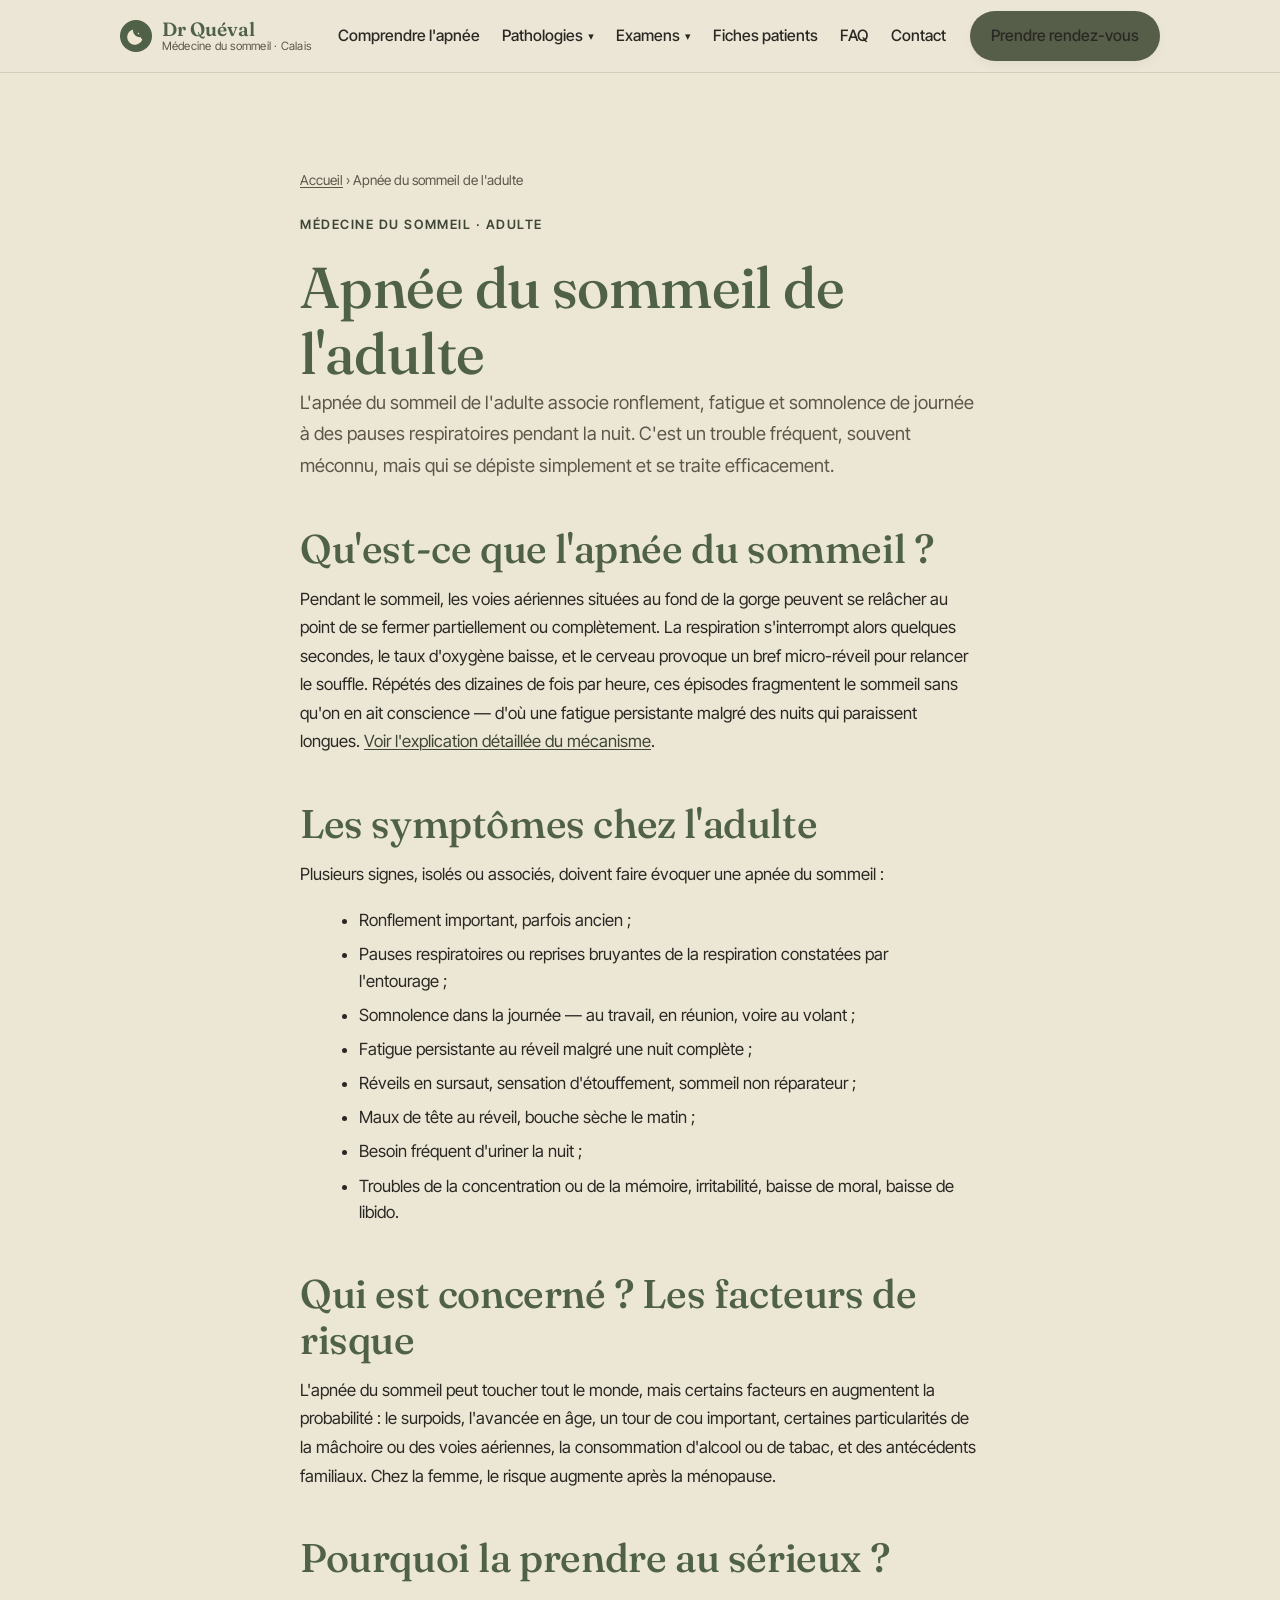
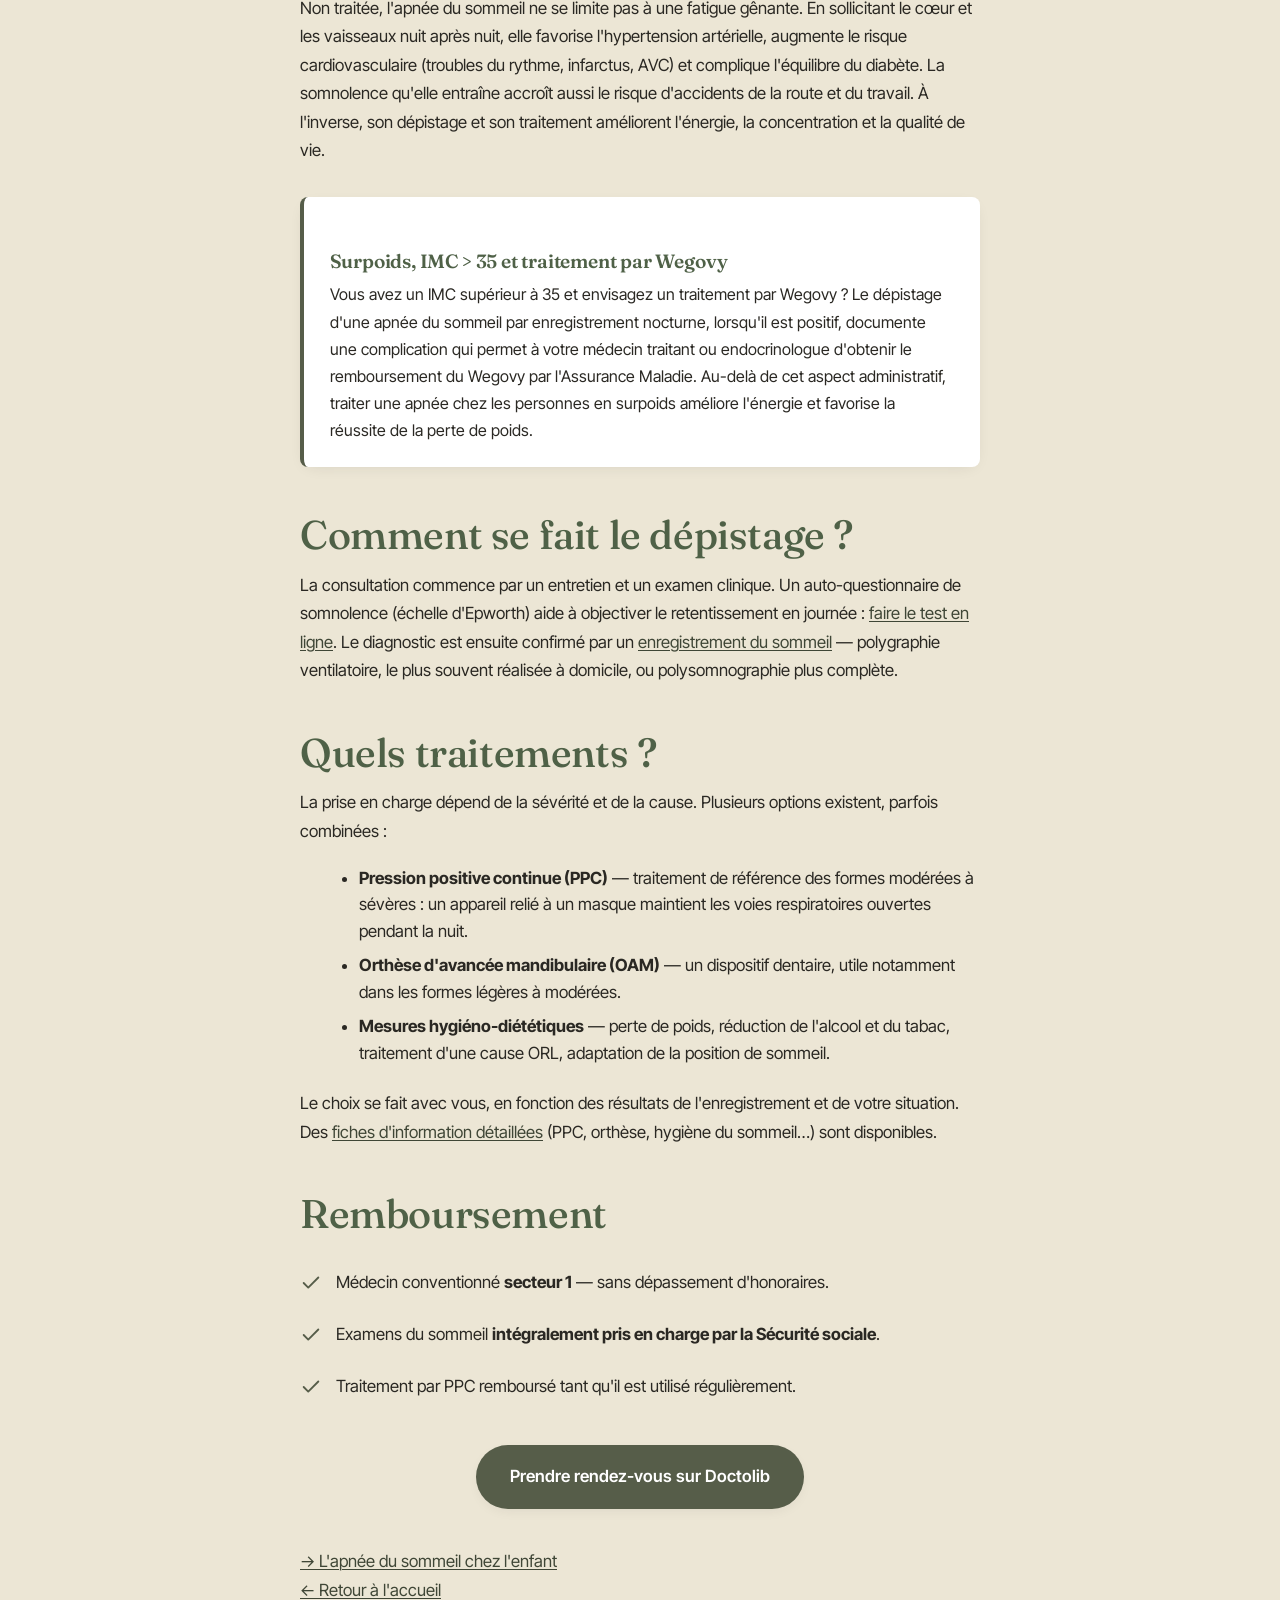
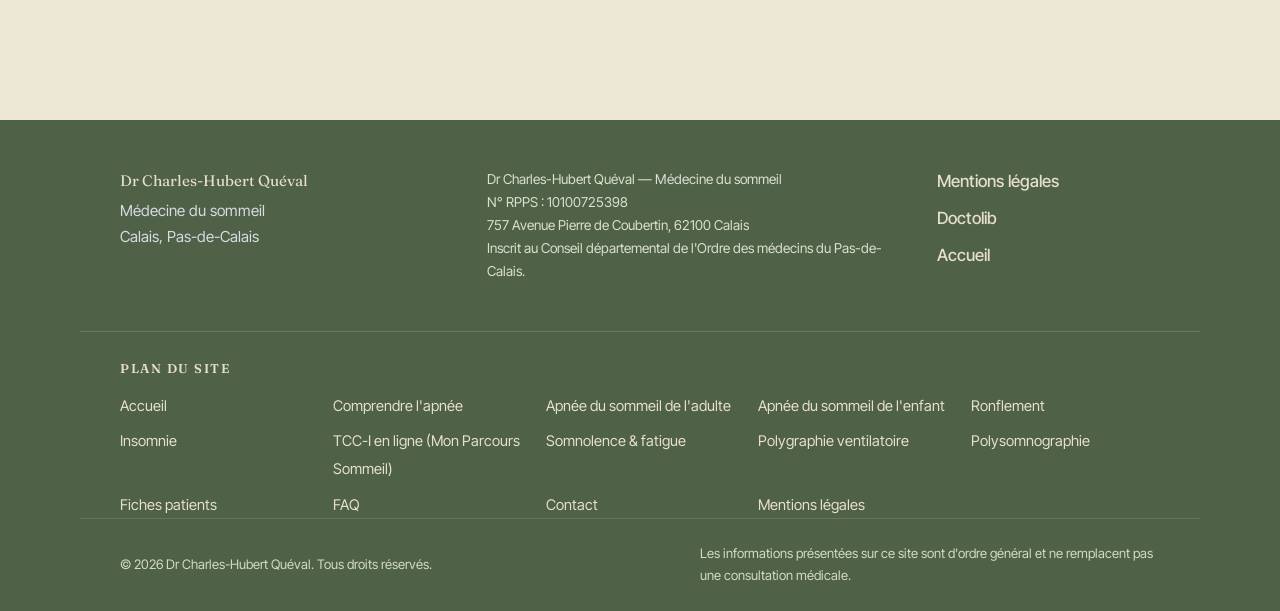
==== commit 42d52250: "Liens vers Mon Parcours Sommeil : TCC-I en ligne (page insomnie, plan du site, sameAs) Co-Authored-B" ====
--- a/apnee-du-sommeil-adulte.html
+++ b/apnee-du-sommeil-adulte.html
@@ -283,6 +283,7 @@
         <li><a href="apnee-du-sommeil-enfant.html">Apnée du sommeil de l'enfant</a></li>
         <li><a href="ronflement.html">Ronflement</a></li>
         <li><a href="insomnie.html">Insomnie</a></li>
+        <li><a href="https://monparcourssommeil.fr/" rel="noopener">TCC-I en ligne (Mon Parcours Sommeil)</a></li>
         <li><a href="somnolence-fatigue.html">Somnolence &amp; fatigue</a></li>
         <li><a href="polygraphie-ventilatoire.html">Polygraphie ventilatoire</a></li>
         <li><a href="polysomnographie.html">Polysomnographie</a></li>
--- a/style.css
+++ b/style.css
@@ -496,6 +496,10 @@
   /* Maintient le nom sur une seule ligne, en s'adaptant à la largeur de l'écran */
   white-space: nowrap;
   font-size: clamp(1.5rem, 6.2vw, 3.6rem);
+}
+/* Variante « activité » du grand titre : phrase plus longue, autorisée à passer à la ligne */
+.hero-name--activity {
+  white-space: normal;
 }
 .hero-h1-sub {
   display: block;
